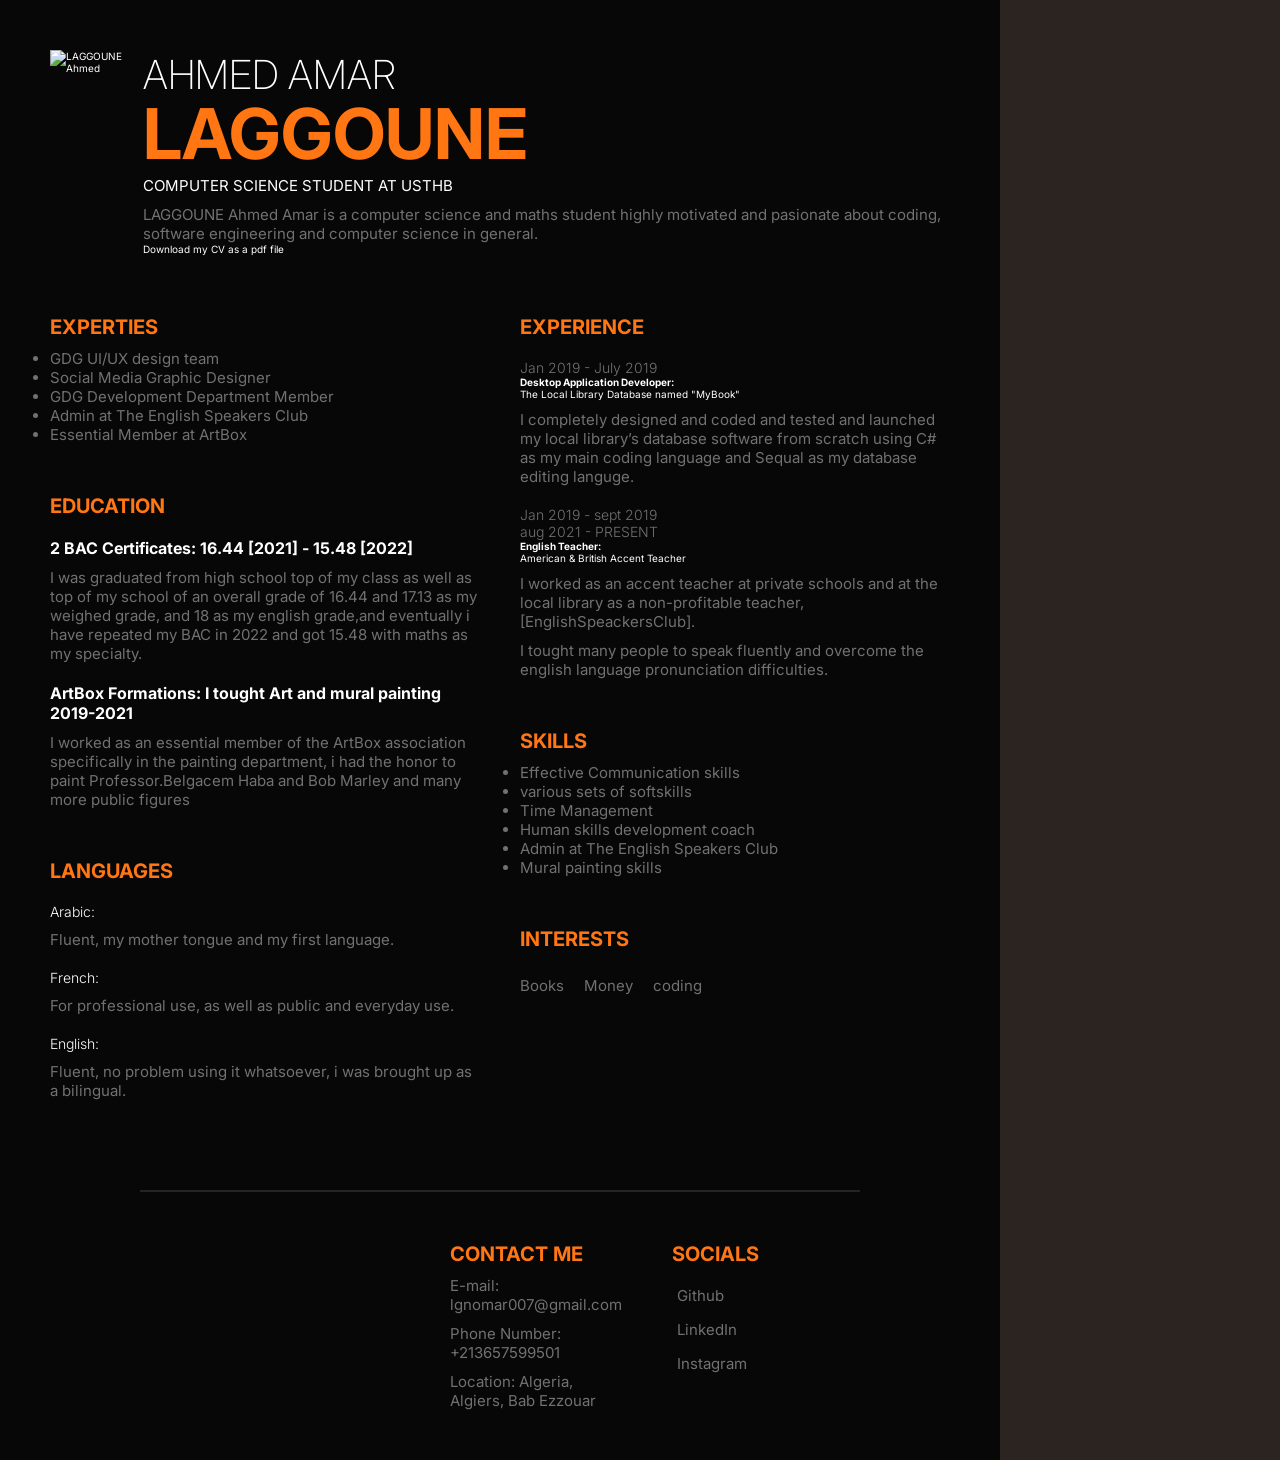
==== index.html @ 95ca8791 "Initial Commit" ====
<!DOCTYPE html>
<html lang="en">
    <head>
        <meta charset="UTF-8">
        <meta http-equiv="X-UA-Compatible" content="IE=edge">
        <meta name="viewport" content="width=device-width, initial-scale=1.0">
        <title>TIC-TP resume</title>
        <link rel="stylesheet" href="style.css">
        <script src="https://unpkg.com/feather-icons"></script> <!--نحتاج هاد السيت باه نجيب الايقونات يلي من تحت-->
    </head>
    <body>
        <div class="container">
            <div class="profile">
                <div class="profile_container">
                    <div class="profile_profileImg">
                        <img src="./proxyy.png" alt="LAGGOUNE Ahmed">
                    </div>
                    <div>
                        <h1 class="profile_name">
                            <span class="profile_name_firstName">Ahmed Amar</span>
                            <span class="profile_name_lastName">Laggoune</span>
                            
                        </h1>
                        <p class="profile_title">
                            Computer Science student At USTHB
                        </p>
                        <p class="description">
                            LAGGOUNE Ahmed Amar is a computer science and maths student highly motivated 
                            and pasionate about coding, software engineering and computer science in general. 
                        </p>
                        <a class="download_btn" href="./my CV.pdf" download="resume.pdf">Download my CV as a pdf file</a>
                    </div>
                </div>
            </div>
            <div class="group1">
                <div class="skills">
                    <h3 class="title">Experties</h3>
                    <ul class="skills_list description">
                        <li>GDG UI/UX design team</li>
                        <li>Social Media Graphic Designer</li>
                        <li>GDG Development Department Member</li>
                        <li>Admin at The English Speakers Club</li>
                        <li>Essential Member at ArtBox</li>
                    </ul>
                </div>
                <div class="ref">
                    <h3 class="title ">Education</h3>
                    <div class="ref_item">
                        <div class="ref_name">2 BAC Certificates:  16.44 [2021] - 15.48 [2022] </div>
                        <p class="description">
                            I was graduated from high school top of my class as well 
                            as top of my school of an overall grade of 16.44 and 17.13 
                            as my weighed grade, and 18 as my english grade,and 
                            eventually i have repeated my BAC in 2022 and got 15.48 
                            with maths as my specialty.
                        </p>
                    </div>
                    <div class="ref_item">
                        <div class="ref_name">ArtBox Formations: I tought Art and mural painting 2019-2021</div>
                        <p class="description">
                            I worked as an essential member of the ArtBox association 
                            specifically in the painting department, i had the honor 
                            to paint Professor.Belgacem Haba and Bob Marley and 
                            many more public figures
                        </p>
                    </div>
                </div>
                <div class="lang">
                    <h3 class="title ">Languages</h3>
                    <div class="lang_item">
                        <div class="lang_name">Arabic:</div>
                        <p class="description">
                            Fluent, my mother tongue and my first language.
                        </p>
                    </div>
                    <div class="lang_item">
                        <div class="lang_name">French:</div>
                        <p class="description">
                            For professional use, as well as public and everyday use.
                        </p>
                    </div>
                    <div class="lang_item">
                        <div class="lang_name">English:</div>
                        <p class="description">
                            Fluent, no problem using it whatsoever, i was brought up as a bilingual.
                        </p>
                    </div>
                </div>


            </div>
            <div class="group2">
                <div class="exp">
                    <h3 class="title">Experience</h3>
                    <div class="exp_item">
                        <p class="item_preTitle">Jan 2019 - July 2019</p>
                        <h4 class="item_title">Desktop Application Developer:</h4>
                        <p class="item-subtitle">The Local Library Database named "MyBook"</p>
                        <p class="description">
                            I completely designed and coded and tested and launched 
                            my local library’s database software from scratch using C# as 
                            my main coding language and Sequal as my database editing 
                            languge.
                        </p>
                    </div>
                    <div class="exp_item">
                        <p class="item_preTitle">Jan 2019 - sept 2019</p>
                        <p class="item_preTitle">aug 2021 - PRESENT</p>
                        <h4 class="item_title">English Teacher:</h4>
                        <p class="item-subtitle">American & British Accent Teacher</p>
                        <p class="description">
                            I worked as an accent teacher at private schools and at the local 
                            library as a non-profitable teacher, [EnglishSpeackersClub].
                        </p>
                        <p class="description">
                            I tought many people to speak fluently and overcome the english 
                            language pronunciation difficulties.
                        </p>
                    </div>
                </div>
                <div class="personality">
                    <h3 class="title">Skills</h3>
                    <ul class="personality_list description">
                        <li>Effective Communication skills</li>
                        <li>various sets of softskills</li>
                        <li>Time Management</li>
                        <li>Human skills development coach</li>
                        <li>Admin at The English Speakers Club</li>
                        <li>Mural painting skills</li>
                    </ul>
                </div>
                <div class="interests">
                    <h3 class="title">Interests</h3>
                    <div class="interest_items">
                        <div class="interest_item">
                            <i data-feather="book"></i>
                            <span>Books</span>
                        </div>
                        <div class="interest_item">
                            <i data-feather="dollar-sign"></i>
                            <span>Money</span>
                        </div>
                        <div class="interest_item">
                            <i data-feather="gitlab"></i>
                            <span>coding</span>
                        </div>
                    </div>

                </div>
            </div>
            <hr>
            <div class="group3">
                <div class="contact">
                    <h3 class="title">Contact Me</h3>
                    <div class="Contact_Info">
                        <p class="description">
                            E-mail: lgnomar007@gmail.com
                        </p>
                        <p class="description">
                            Phone Number: +213657599501
                        </p>
                        <p class="description">
                            Location: Algeria, Algiers, Bab Ezzouar
                        </p>
                    </div>
                </div>
                <div class="socials">
                    <h3 class="title">Socials</h3>
                    <div class="social_items">
                        <a href="https://github.com/LgnOmar" class="social_item">
                            <i data-feather="github"></i>
                            <span>Github</span>
                        </a>
                        <a href="https://www.linkedin.com/in/lgnomar/" class="social_item">
                            <i data-feather="linkedin"></i>
                            <span>LinkedIn</span>
                        </a>
                        <a href="https://www.instagram.com/lgnomar/" class="social_item">
                            <i data-feather="instagram"></i>
                            <span>Instagram</span>
                        </a>
                    </div>
                </div>
            </div>
        </div>

        <script>
            feather.replace()
          </script>
    </body>
</html>
---- style.css ----
@import url('https://fonts.googleapis.com/css2?family=Inter:wght@200;300;400;500;600;700&display=swap');

*{
    padding: 0;
    margin: 0;   
    box-sizing: border-box;
}
:root{
    --primary-color: #ff7613;
    --text-color: #727171;
}

html{
    font-size: 10px;
}
body{
    font-family: Inter,sans-serif;
    background-color: #2b2421;
    color: white;
}

/* c'est le 'common style' wlh man3rafha b french desole */
img{
    width: 100%;
}

a{
    text-decoration: none;
    color: white;
}

.description{
    margin-top: 1rem;
    font-size: 1.5rem;
    font-weight: 400;
    color: var(--text-color);
}

.title{
    color: var(--primary-color);
    font-weight: 700;
    font-size: 2rem;
    text-transform: uppercase;
}

.item_preTitle{
    font-size: 1.4rem;
    color: var(--text-color);
    font-weight: 300;
}


/* layouts !*/
.container{
    max-width: 1000px;
    width: 90%;
    margin: 0;
    display: grid;
    padding: 5rem;
    background-color: #070707;
    grid-template-columns: 1fr 1fr;
    gap: 4rem;
}

.profile{
    grid-column: 1 / -1;
    margin-bottom: 2rem;
}

.group1,.group2{
    display: flex;
    flex-direction: column;
    gap: 5rem;
}

.group3{
    max-width: 700px;
    width: 100px;
    margin: 0 auto;
    grid-column: 1/-1;
    display: flex;
    flex-direction: row;
    gap: 5rem;
}

.group3>div{
    flex: 1;
}

.profile_container{
    display: flex;
    gap: 2rem;
}

.profile_profileImg{
    max-width: 250px;
}

.profile_name_firstName{
    color: white;
    font-weight: 200;
    font-size: clamp(2rem, 8vw ,4rem); /*Cette partie modifie la taille à l'aide d'une fonction appelée "clamp" */
    text-transform: uppercase;
    display: block;
    margin-bottom: -0.8rem;

}


.profile_name_lastName{
    color: var(--primary-color);
    font-weight: 700;
    font-size: clamp(2.5rem,15vw,7rem);
    text-transform: uppercase;
    display: block;
}


.profile_title {
    font-size: 1.5rem;
    font-weight: 400;
    text-transform: uppercase;

}

.downloadBtn{
    display: block;
    text-decoration: underline;
    font-size: 1.6rem;
    margin-top: 1rem;
}

.downloadBtn:hover{
    color: var(--primary-color);
}

/*Je stylise ici la section "expériences"*/

.skill_list{
    margin-top: 1rem;
    margin-left: 2rem;
    line-height: 2;
}

/* ref */
.ref_item{
    margin-top: 2rem;
}

.ref_name{
    font-size: 1.6rem;
    font-weight: 700;
}

/* Languages section */
.lang_item{
    margin-top: 2rem;
    font-size: 1.4rem;
    font-weight: 300;
}
.exp_item{
    margin-top: 2rem;
}

/* interests */
.interest_items{
    margin-top: 2rem;
    display: flex;
    align-items: center;
    flex-wrap: wrap;
    gap: 2rem;
}

.interest_item{
    font-size: 1.5rem;
    display: flex;
    flex-direction: column;
    align-items: center;
    justify-content: center;
    gap: 0.5rem;
    color: var(--text-color);
}

.interest_item svg{
    width: 2rem;
}

/*Hada section t3 styling t3 les socials*/
.social_items{
    margin-top: 2rem;
}
.social_item{
    margin-top: 1.5rem;
    font-size: 1.5rem;
    display: flex;
    gap: 0.5rem;
    align-items: center;
    justify-content: flex-start;
    color: var(--text-color);
}

.social_item:hover{
    color: var(--primary-color);
}

.social_item svg{
    width: 2rem;
}

hr{
    grid-column: 1/-1;
    width: 80%;
    margin: 0 auto;
    margin-top: 5rem;
    margin-bottom: 1rem;
    border: none;
    border-top: 2px solid rgba(128, 128, 128, 0.241);
}
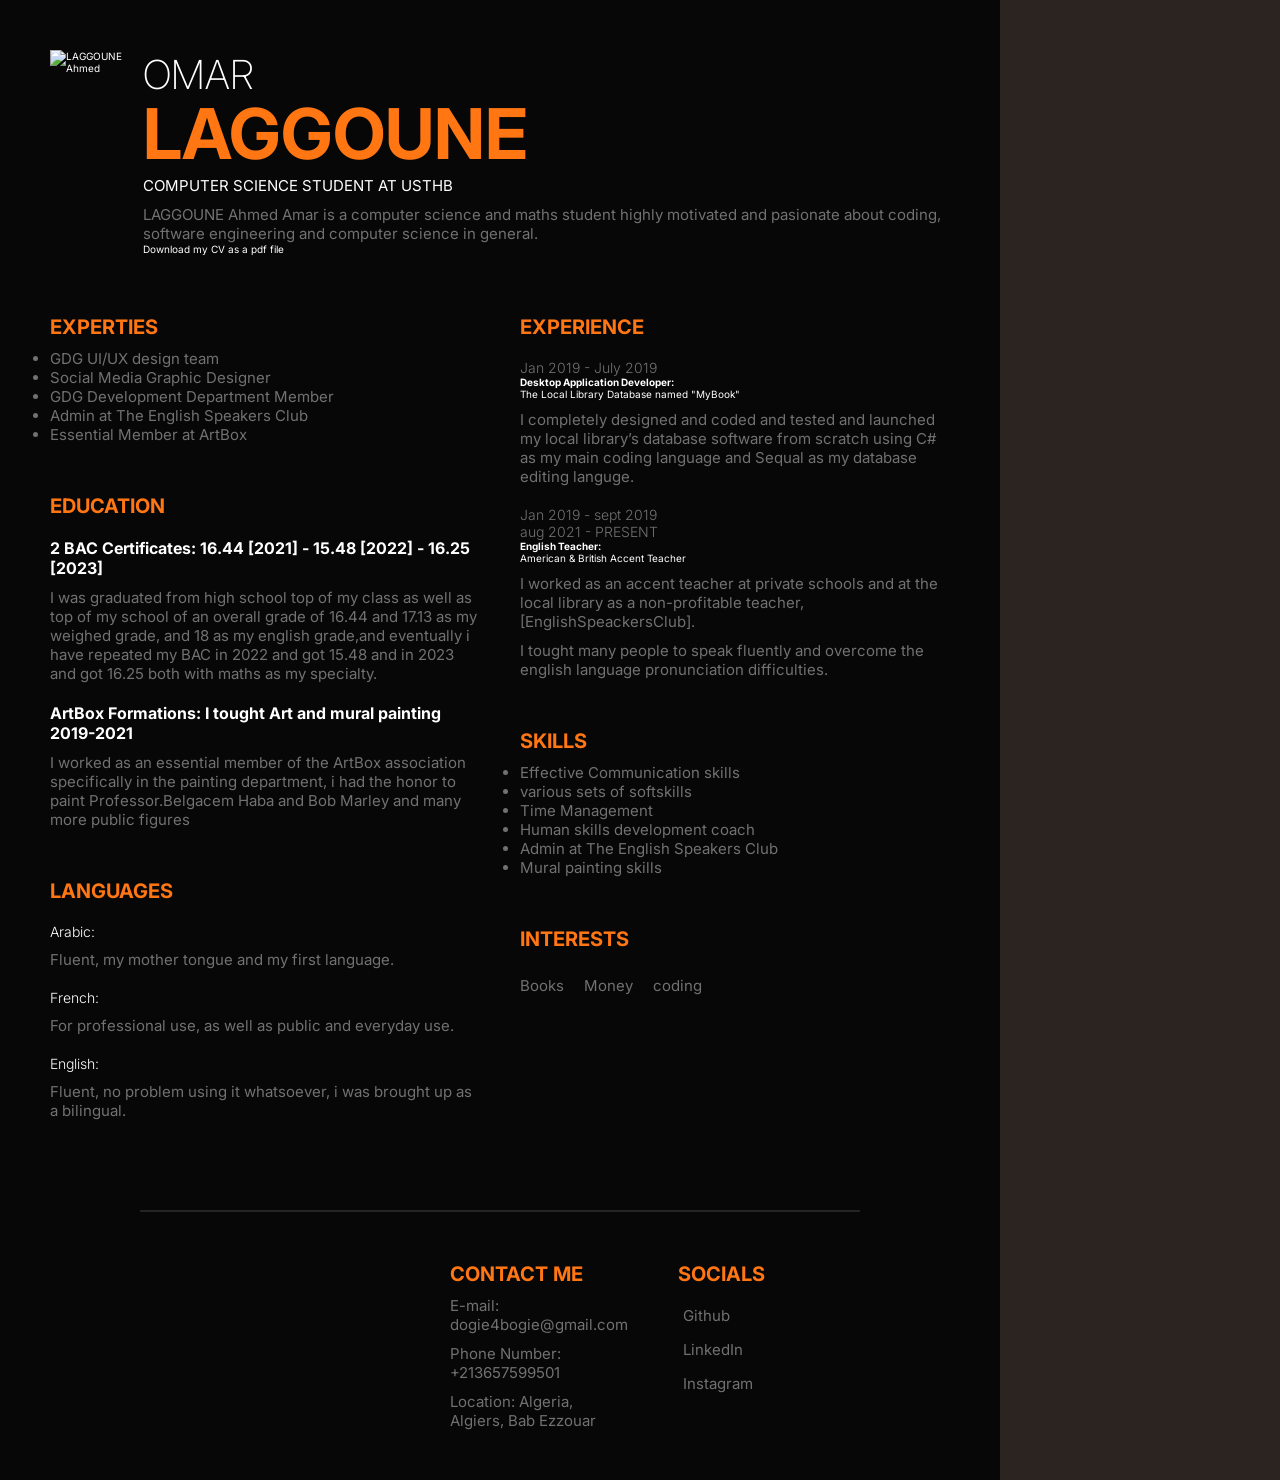
==== commit 34d21425: "last change" ====
--- a/index.html
+++ b/index.html
@@ -4,9 +4,9 @@
         <meta charset="UTF-8">
         <meta http-equiv="X-UA-Compatible" content="IE=edge">
         <meta name="viewport" content="width=device-width, initial-scale=1.0">
-        <title>TIC-TP resume</title>
+        <title>Resume</title>
         <link rel="stylesheet" href="style.css">
-        <script src="https://unpkg.com/feather-icons"></script> <!--نحتاج هاد السيت باه نجيب الايقونات يلي من تحت-->
+        <script src="https://unpkg.com/feather-icons"></script>
     </head>
     <body>
         <div class="container">
@@ -17,7 +17,7 @@
                     </div>
                     <div>
                         <h1 class="profile_name">
-                            <span class="profile_name_firstName">Ahmed Amar</span>
+                            <span class="profile_name_firstName">Omar</span>
                             <span class="profile_name_lastName">Laggoune</span>
                             
                         </h1>
@@ -46,13 +46,13 @@
                 <div class="ref">
                     <h3 class="title ">Education</h3>
                     <div class="ref_item">
-                        <div class="ref_name">2 BAC Certificates:  16.44 [2021] - 15.48 [2022] </div>
+                        <div class="ref_name">2 BAC Certificates:  16.44 [2021] - 15.48 [2022] - 16.25 [2023] </div>
                         <p class="description">
                             I was graduated from high school top of my class as well 
                             as top of my school of an overall grade of 16.44 and 17.13 
                             as my weighed grade, and 18 as my english grade,and 
                             eventually i have repeated my BAC in 2022 and got 15.48 
-                            with maths as my specialty.
+                            and in 2023 and got 16.25 both with maths as my specialty.
                         </p>
                     </div>
                     <div class="ref_item">
@@ -154,7 +154,7 @@
                     <h3 class="title">Contact Me</h3>
                     <div class="Contact_Info">
                         <p class="description">
-                            E-mail: lgnomar007@gmail.com
+                            E-mail: dogie4bogie@gmail.com
                         </p>
                         <p class="description">
                             Phone Number: +213657599501
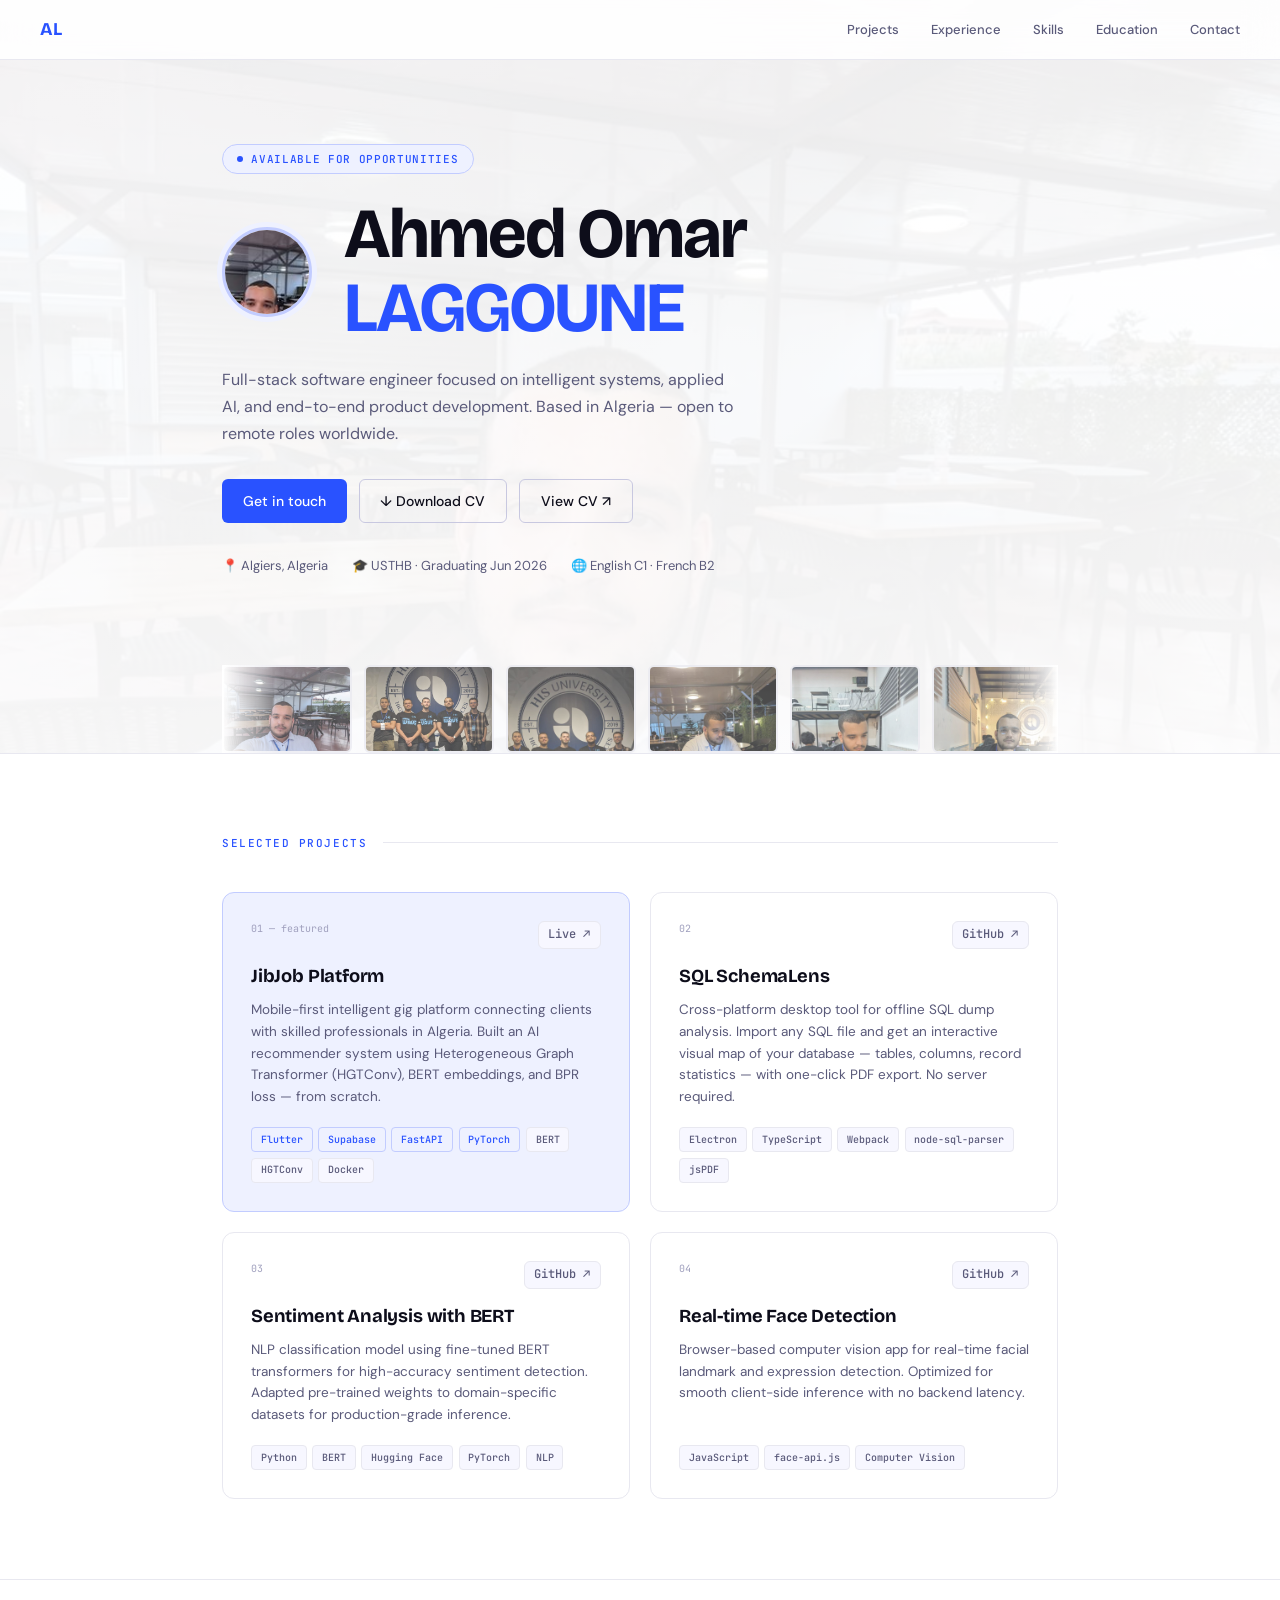
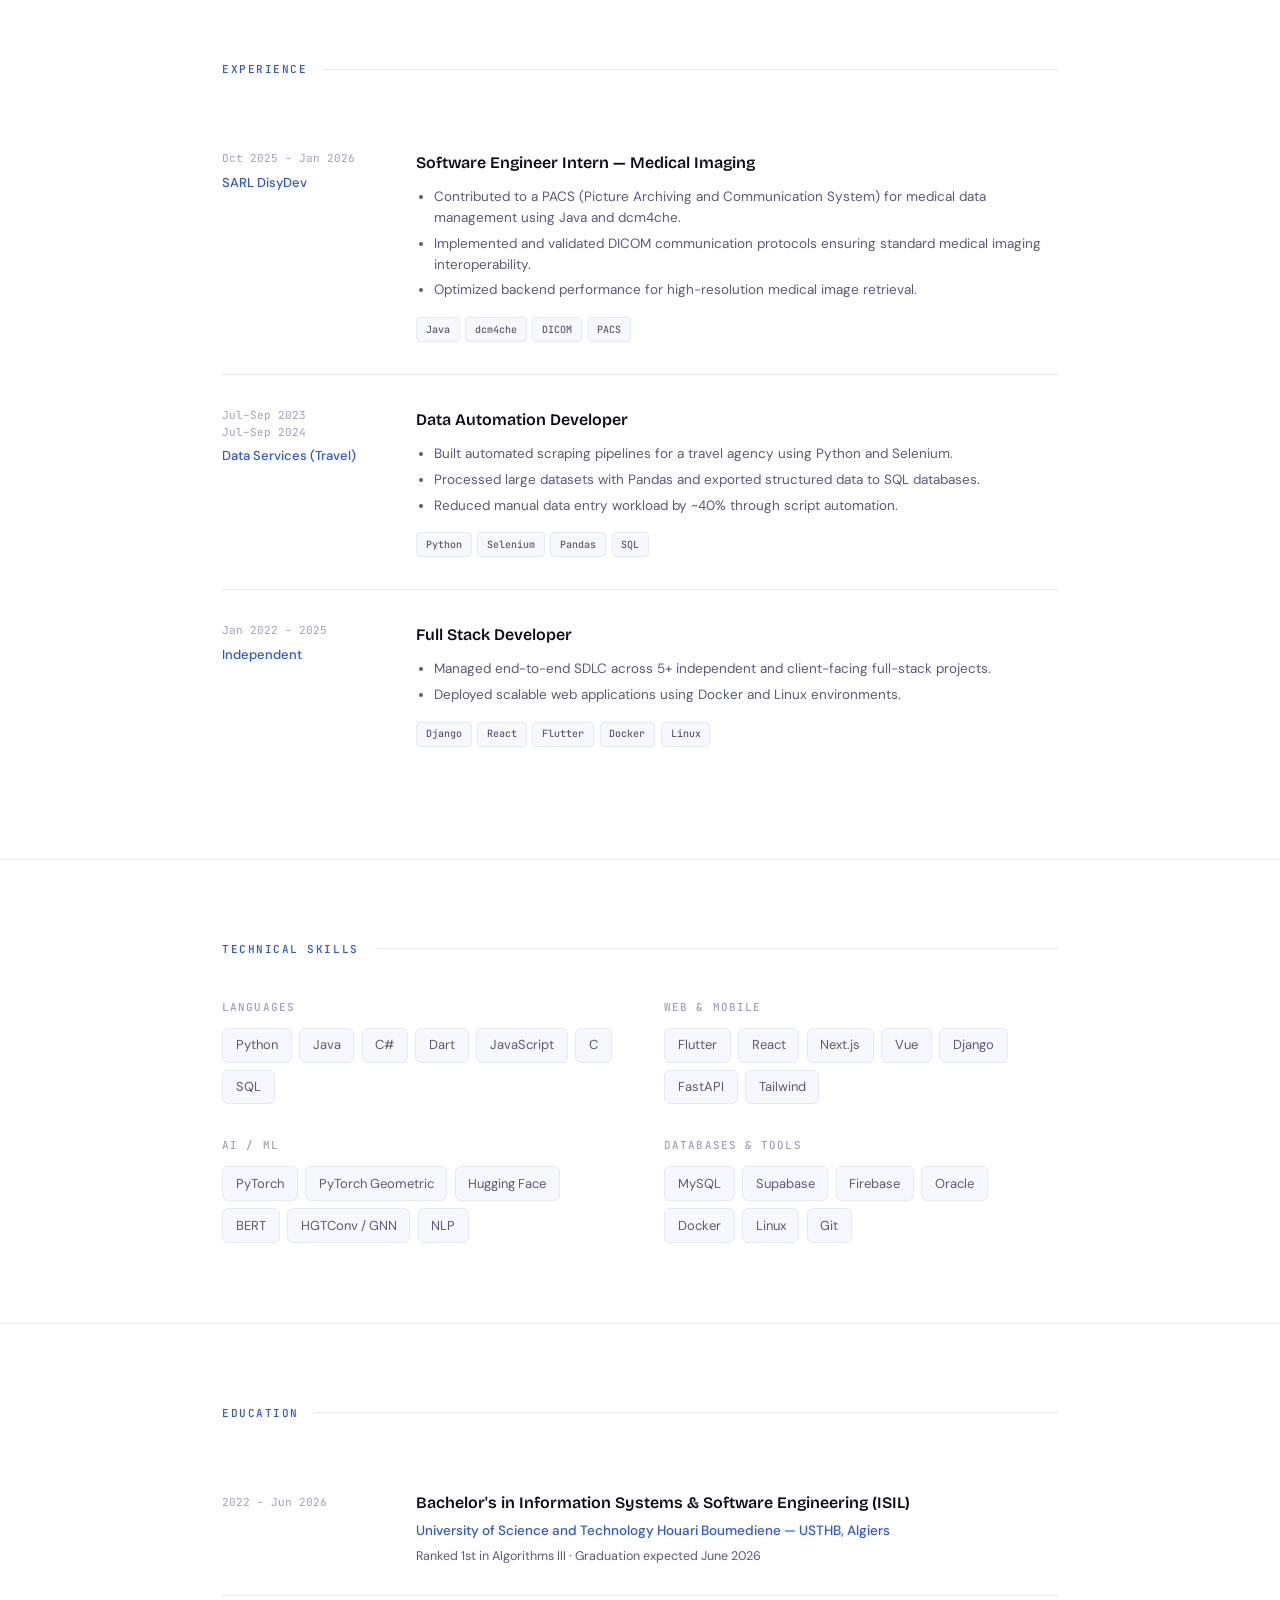
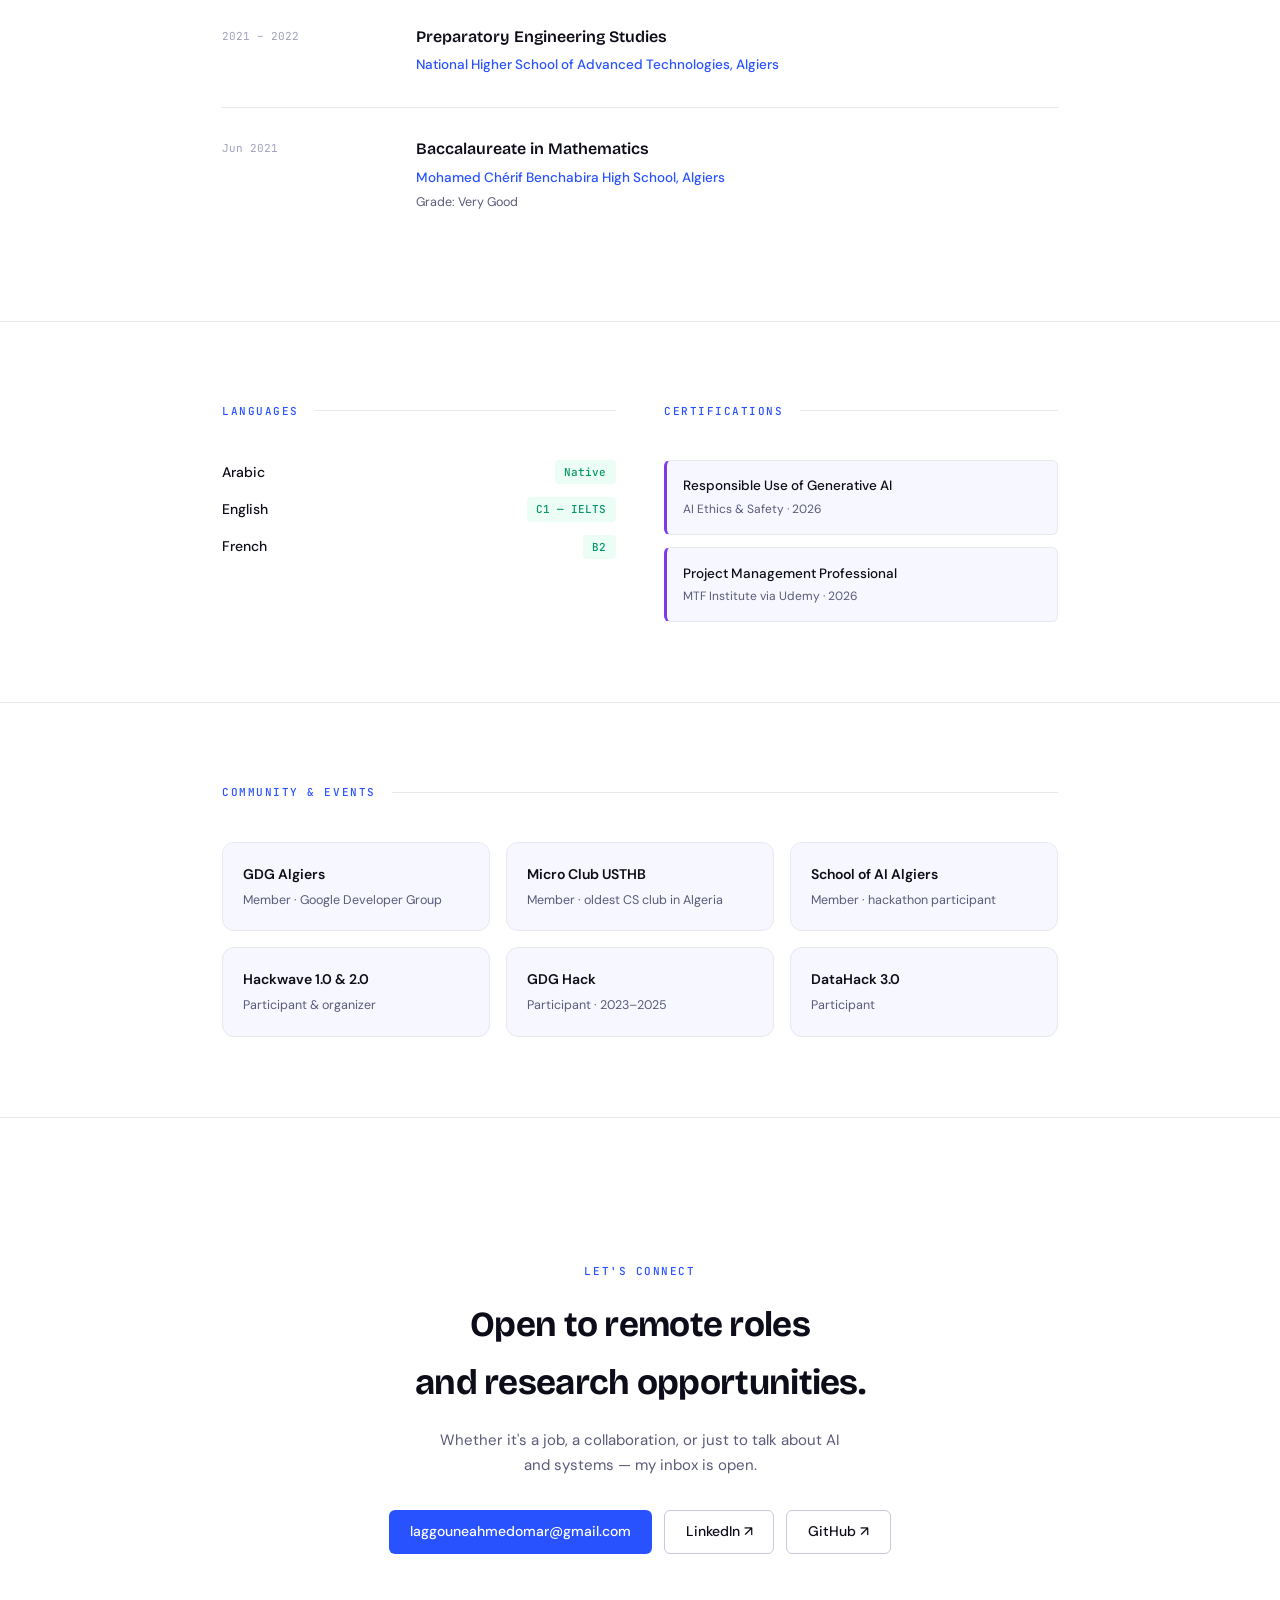
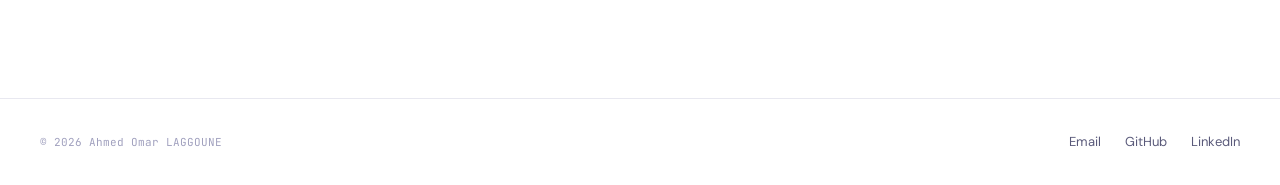
==== commit 29be56e2: "Add files via upload" ====
--- a/index.html
+++ b/index.html
@@ -1,191 +1,403 @@
 <!DOCTYPE html>
 <html lang="en">
-    <head>
-        <meta charset="UTF-8">
-        <meta http-equiv="X-UA-Compatible" content="IE=edge">
-        <meta name="viewport" content="width=device-width, initial-scale=1.0">
-        <title>Resume</title>
-        <link rel="stylesheet" href="style.css">
-        <script src="https://unpkg.com/feather-icons"></script>
-    </head>
-    <body>
-        <div class="container">
-            <div class="profile">
-                <div class="profile_container">
-                    <div class="profile_profileImg">
-                        <img src="./proxyy.png" alt="LAGGOUNE Ahmed">
-                    </div>
-                    <div>
-                        <h1 class="profile_name">
-                            <span class="profile_name_firstName">Omar</span>
-                            <span class="profile_name_lastName">Laggoune</span>
-                            
-                        </h1>
-                        <p class="profile_title">
-                            Computer Science student At USTHB
-                        </p>
-                        <p class="description">
-                            LAGGOUNE Ahmed Amar is a computer science and maths student highly motivated 
-                            and pasionate about coding, software engineering and computer science in general. 
-                        </p>
-                        <a class="download_btn" href="./my CV.pdf" download="resume.pdf">Download my CV as a pdf file</a>
-                    </div>
-                </div>
-            </div>
-            <div class="group1">
-                <div class="skills">
-                    <h3 class="title">Experties</h3>
-                    <ul class="skills_list description">
-                        <li>GDG UI/UX design team</li>
-                        <li>Social Media Graphic Designer</li>
-                        <li>GDG Development Department Member</li>
-                        <li>Admin at The English Speakers Club</li>
-                        <li>Essential Member at ArtBox</li>
-                    </ul>
-                </div>
-                <div class="ref">
-                    <h3 class="title ">Education</h3>
-                    <div class="ref_item">
-                        <div class="ref_name">2 BAC Certificates:  16.44 [2021] - 15.48 [2022] - 16.25 [2023] </div>
-                        <p class="description">
-                            I was graduated from high school top of my class as well 
-                            as top of my school of an overall grade of 16.44 and 17.13 
-                            as my weighed grade, and 18 as my english grade,and 
-                            eventually i have repeated my BAC in 2022 and got 15.48 
-                            and in 2023 and got 16.25 both with maths as my specialty.
-                        </p>
-                    </div>
-                    <div class="ref_item">
-                        <div class="ref_name">ArtBox Formations: I tought Art and mural painting 2019-2021</div>
-                        <p class="description">
-                            I worked as an essential member of the ArtBox association 
-                            specifically in the painting department, i had the honor 
-                            to paint Professor.Belgacem Haba and Bob Marley and 
-                            many more public figures
-                        </p>
-                    </div>
-                </div>
-                <div class="lang">
-                    <h3 class="title ">Languages</h3>
-                    <div class="lang_item">
-                        <div class="lang_name">Arabic:</div>
-                        <p class="description">
-                            Fluent, my mother tongue and my first language.
-                        </p>
-                    </div>
-                    <div class="lang_item">
-                        <div class="lang_name">French:</div>
-                        <p class="description">
-                            For professional use, as well as public and everyday use.
-                        </p>
-                    </div>
-                    <div class="lang_item">
-                        <div class="lang_name">English:</div>
-                        <p class="description">
-                            Fluent, no problem using it whatsoever, i was brought up as a bilingual.
-                        </p>
-                    </div>
-                </div>
-
-
-            </div>
-            <div class="group2">
-                <div class="exp">
-                    <h3 class="title">Experience</h3>
-                    <div class="exp_item">
-                        <p class="item_preTitle">Jan 2019 - July 2019</p>
-                        <h4 class="item_title">Desktop Application Developer:</h4>
-                        <p class="item-subtitle">The Local Library Database named "MyBook"</p>
-                        <p class="description">
-                            I completely designed and coded and tested and launched 
-                            my local library’s database software from scratch using C# as 
-                            my main coding language and Sequal as my database editing 
-                            languge.
-                        </p>
-                    </div>
-                    <div class="exp_item">
-                        <p class="item_preTitle">Jan 2019 - sept 2019</p>
-                        <p class="item_preTitle">aug 2021 - PRESENT</p>
-                        <h4 class="item_title">English Teacher:</h4>
-                        <p class="item-subtitle">American & British Accent Teacher</p>
-                        <p class="description">
-                            I worked as an accent teacher at private schools and at the local 
-                            library as a non-profitable teacher, [EnglishSpeackersClub].
-                        </p>
-                        <p class="description">
-                            I tought many people to speak fluently and overcome the english 
-                            language pronunciation difficulties.
-                        </p>
-                    </div>
-                </div>
-                <div class="personality">
-                    <h3 class="title">Skills</h3>
-                    <ul class="personality_list description">
-                        <li>Effective Communication skills</li>
-                        <li>various sets of softskills</li>
-                        <li>Time Management</li>
-                        <li>Human skills development coach</li>
-                        <li>Admin at The English Speakers Club</li>
-                        <li>Mural painting skills</li>
-                    </ul>
-                </div>
-                <div class="interests">
-                    <h3 class="title">Interests</h3>
-                    <div class="interest_items">
-                        <div class="interest_item">
-                            <i data-feather="book"></i>
-                            <span>Books</span>
-                        </div>
-                        <div class="interest_item">
-                            <i data-feather="dollar-sign"></i>
-                            <span>Money</span>
-                        </div>
-                        <div class="interest_item">
-                            <i data-feather="gitlab"></i>
-                            <span>coding</span>
-                        </div>
-                    </div>
-
-                </div>
-            </div>
-            <hr>
-            <div class="group3">
-                <div class="contact">
-                    <h3 class="title">Contact Me</h3>
-                    <div class="Contact_Info">
-                        <p class="description">
-                            E-mail: dogie4bogie@gmail.com
-                        </p>
-                        <p class="description">
-                            Phone Number: +213657599501
-                        </p>
-                        <p class="description">
-                            Location: Algeria, Algiers, Bab Ezzouar
-                        </p>
-                    </div>
-                </div>
-                <div class="socials">
-                    <h3 class="title">Socials</h3>
-                    <div class="social_items">
-                        <a href="https://github.com/LgnOmar" class="social_item">
-                            <i data-feather="github"></i>
-                            <span>Github</span>
-                        </a>
-                        <a href="https://www.linkedin.com/in/lgnomar/" class="social_item">
-                            <i data-feather="linkedin"></i>
-                            <span>LinkedIn</span>
-                        </a>
-                        <a href="https://www.instagram.com/lgnomar/" class="social_item">
-                            <i data-feather="instagram"></i>
-                            <span>Instagram</span>
-                        </a>
-                    </div>
-                </div>
-            </div>
+<head>
+<meta charset="UTF-8">
+<meta name="viewport" content="width=device-width, initial-scale=1.0">
+<title>Ahmed Omar LAGGOUNE — Software Engineer</title>
+<link rel="preconnect" href="https://fonts.googleapis.com">
+<link rel="preconnect" href="https://fonts.gstatic.com" crossorigin>
+<link href="https://fonts.googleapis.com/css2?family=Bricolage+Grotesque:opsz,wght@12..96,400;12..96,600;12..96,700&family=DM+Sans:wght@300;400;500&family=JetBrains+Mono:wght@400;500&display=swap" rel="stylesheet">
+<style>
+*,*::before,*::after{box-sizing:border-box;margin:0;padding:0}
+:root{
+  --bg:#ffffff;--bg-alt:#f7f7ff;--bg-card:#ffffff;
+  --text:#0d0d1a;--text-muted:#5a5a7a;--text-dim:#a0a0be;
+  --blue:#2952ff;--blue-light:#eef1ff;--blue-mid:#c2ccff;
+  --purple:#7c3aed;--green:#059669;--green-light:#ecfdf5;
+  --border:#e8e8f0;--border-strong:#c8c8e0;
+  --radius:12px;--radius-sm:6px;
+}
+html{scroll-behavior:smooth}
+body{background:var(--bg);color:var(--text);font-family:'DM Sans',sans-serif;font-size:15px;line-height:1.65;-webkit-font-smoothing:antialiased}
+
+nav{position:fixed;top:0;left:0;right:0;z-index:200;display:flex;align-items:center;justify-content:space-between;padding:0 2.5rem;height:60px;background:rgba(255,255,255,0.88);backdrop-filter:blur(16px);border-bottom:1px solid var(--border)}
+.nav-logo{font-family:'Bricolage Grotesque',sans-serif;font-weight:700;font-size:18px;color:var(--blue);text-decoration:none;letter-spacing:-0.02em}
+.nav-links{display:flex;gap:2rem;list-style:none}
+.nav-links a{font-size:13px;font-weight:500;color:var(--text-muted);text-decoration:none;transition:color .2s}
+.nav-links a:hover{color:var(--blue)}
+
+.page{max-width:900px;margin:0 auto;padding:0 2rem}
+section{padding:5rem 0}
+section+section{border-top:1px solid var(--border)}
+
+.sh{display:flex;align-items:center;gap:1rem;margin-bottom:2.5rem}
+.sh-label{font-family:'JetBrains Mono',monospace;font-size:11px;font-weight:500;letter-spacing:.14em;text-transform:uppercase;color:var(--blue);white-space:nowrap}
+.sh-line{flex:1;height:1px;background:var(--border)}
+
+/* HERO */
+#hero{padding-top:9rem;padding-bottom:0;position:relative;overflow:hidden}
+.hero-photo-bg{position:absolute;inset:0;z-index:0}
+.hero-photo-slide{position:absolute;inset:0;background-size:cover;background-position:center top;opacity:0;transition:opacity 1.4s ease}
+.hero-photo-slide.active{opacity:1}
+.hero-photo-overlay{position:absolute;inset:0;background:linear-gradient(to bottom,rgba(255,255,255,.91) 0%,rgba(255,255,255,.96) 100%);z-index:1}
+.hero-inner{position:relative;z-index:2;padding-bottom:3rem}
+
+/* HERO TOP ROW — avatar + name side by side */
+.hero-top-row{display:flex;align-items:center;gap:2rem;margin-bottom:1.25rem}
+.hero-avatar{width:90px;height:90px;border-radius:50%;object-fit:cover;object-position:center top;border:3px solid var(--blue-mid);flex-shrink:0;box-shadow:0 0 0 5px var(--blue-light)}
+.hero-name{font-family:'Bricolage Grotesque',sans-serif;font-size:clamp(2.4rem,5.5vw,4.5rem);font-weight:700;line-height:1.05;letter-spacing:-0.03em;color:var(--text)}
+.hero-name span{color:var(--blue)}
+
+.hero-chip{display:inline-flex;align-items:center;gap:.5rem;background:var(--blue-light);border:1px solid var(--blue-mid);border-radius:999px;padding:.3rem .9rem;font-family:'JetBrains Mono',monospace;font-size:11px;font-weight:500;color:var(--blue);letter-spacing:.06em;text-transform:uppercase;margin-bottom:1.5rem}
+.chip-dot{width:6px;height:6px;border-radius:50%;background:var(--blue);animation:blink 2s infinite}
+@keyframes blink{0%,100%{opacity:1;transform:scale(1)}50%{opacity:.4;transform:scale(.8)}}
+
+.hero-tagline{font-size:16px;color:var(--text-muted);max-width:520px;line-height:1.7;margin-bottom:2rem}
+.hero-btns{display:flex;gap:.75rem;flex-wrap:wrap;margin-bottom:2rem}
+
+.btn{display:inline-flex;align-items:center;gap:.4rem;padding:.6rem 1.3rem;border-radius:var(--radius-sm);font-size:14px;font-weight:500;text-decoration:none;transition:all .18s;cursor:pointer;border:none;font-family:inherit}
+.btn-blue{background:var(--blue);color:#fff}
+.btn-blue:hover{background:#1a3de0;transform:translateY(-1px)}
+.btn-outline{background:transparent;color:var(--text);border:1.5px solid var(--border-strong)}
+.btn-outline:hover{border-color:var(--blue);color:var(--blue)}
+
+.hero-meta{display:flex;gap:1.5rem;flex-wrap:wrap}
+.hero-meta-item{font-size:13px;color:var(--text-muted)}
+
+/* PHOTO STRIP */
+.photo-strip-wrap{overflow:hidden;padding:2.5rem 0 0;position:relative;z-index:2}
+.photo-strip-wrap::before,.photo-strip-wrap::after{content:'';position:absolute;top:2.5rem;bottom:0;width:60px;z-index:3;pointer-events:none}
+.photo-strip-wrap::before{left:0;background:linear-gradient(to right,#fff,transparent)}
+.photo-strip-wrap::after{right:0;background:linear-gradient(to left,#fff,transparent)}
+.photo-strip{display:flex;gap:.75rem;animation:scrollStrip 30s linear infinite;width:max-content}
+.photo-strip:hover{animation-play-state:paused}
+@keyframes scrollStrip{0%{transform:translateX(0)}100%{transform:translateX(-50%)}}
+.strip-img{width:130px;height:88px;border-radius:var(--radius-sm);object-fit:cover;object-position:center top;border:2px solid var(--border);flex-shrink:0;opacity:.7;transition:opacity .2s,transform .2s}
+.strip-img:hover{opacity:1;transform:scale(1.04)}
+
+/* PROJECTS */
+.projects-grid{display:grid;grid-template-columns:1fr 1fr;gap:1.25rem}
+.project-card{background:var(--bg-card);border:1.5px solid var(--border);border-radius:var(--radius);padding:1.75rem;display:flex;flex-direction:column;transition:border-color .2s,transform .2s,box-shadow .2s}
+.project-card:hover{border-color:var(--blue-mid);transform:translateY(-2px);box-shadow:0 8px 32px rgba(41,82,255,.08)}
+.project-card.featured{border-color:var(--blue-mid);background:var(--blue-light)}
+.project-top{display:flex;align-items:flex-start;justify-content:space-between;margin-bottom:.75rem}
+.project-num{font-family:'JetBrains Mono',monospace;font-size:10px;color:var(--text-dim)}
+.project-links-row{display:flex;gap:.5rem}
+.project-ext-link{height:28px;padding:0 .6rem;border-radius:var(--radius-sm);background:var(--bg-alt);border:1px solid var(--border);display:inline-flex;align-items:center;color:var(--text-muted);text-decoration:none;font-size:12px;font-weight:500;font-family:'JetBrains Mono',monospace;transition:all .18s}
+.project-ext-link:hover{background:var(--blue);color:#fff;border-color:var(--blue)}
+.project-name{font-family:'Bricolage Grotesque',sans-serif;font-size:1.15rem;font-weight:700;color:var(--text);margin-bottom:.5rem;letter-spacing:-.01em}
+.project-desc{font-size:13.5px;color:var(--text-muted);line-height:1.6;margin-bottom:1.25rem;flex:1}
+.tags{display:flex;flex-wrap:wrap;gap:.35rem}
+.tag{font-family:'JetBrains Mono',monospace;font-size:10px;font-weight:500;padding:.2rem .55rem;border-radius:4px;background:var(--bg-alt);border:1px solid var(--border);color:var(--text-muted)}
+.tag-blue{background:var(--blue-light);border-color:var(--blue-mid);color:var(--blue)}
+
+/* EXPERIENCE */
+.exp-item{display:grid;grid-template-columns:170px 1fr;gap:1.5rem;padding:2rem 0;border-bottom:1px solid var(--border)}
+.exp-item:last-child{border-bottom:none}
+.exp-period{font-family:'JetBrains Mono',monospace;font-size:11px;color:var(--text-dim);margin-bottom:.3rem;line-height:1.5}
+.exp-co{font-size:13px;font-weight:500;color:var(--blue)}
+.exp-role{font-family:'Bricolage Grotesque',sans-serif;font-size:1rem;font-weight:600;color:var(--text);margin-bottom:.65rem}
+.exp-list-items{margin:0;padding-left:1.1rem;display:flex;flex-direction:column;gap:.3rem}
+.exp-list-items li{font-size:13.5px;color:var(--text-muted);line-height:1.55}
+
+/* SKILLS */
+.skills-grid{display:grid;grid-template-columns:1fr 1fr;gap:2rem 3rem}
+.skill-block-title{font-family:'JetBrains Mono',monospace;font-size:11px;font-weight:500;letter-spacing:.1em;text-transform:uppercase;color:var(--text-dim);margin-bottom:.75rem}
+.skill-tags{display:flex;flex-wrap:wrap;gap:.45rem}
+.skill-tag{font-size:13px;color:var(--text-muted);background:var(--bg-alt);border:1px solid var(--border);padding:.35rem .8rem;border-radius:var(--radius-sm)}
+
+/* EDUCATION */
+.edu-item{display:grid;grid-template-columns:170px 1fr;gap:1.5rem;padding:1.75rem 0;border-bottom:1px solid var(--border)}
+.edu-item:last-child{border-bottom:none}
+.edu-year{font-family:'JetBrains Mono',monospace;font-size:11px;color:var(--text-dim);padding-top:3px}
+.edu-degree{font-family:'Bricolage Grotesque',sans-serif;font-size:1rem;font-weight:600;color:var(--text);margin-bottom:.25rem}
+.edu-school{font-size:13.5px;color:var(--blue);font-weight:500;margin-bottom:.2rem}
+.edu-note{font-size:12.5px;color:var(--text-muted)}
+
+/* LANGUAGES & CERTS */
+.two-col{display:grid;grid-template-columns:1fr 1fr;gap:3rem}
+.lang-list{display:flex;flex-direction:column;gap:.8rem}
+.lang-item{display:flex;align-items:center;justify-content:space-between}
+.lang-name{font-size:14px;font-weight:500;color:var(--text)}
+.lang-level{font-family:'JetBrains Mono',monospace;font-size:11px;background:var(--green-light);color:var(--green);padding:.2rem .6rem;border-radius:4px;font-weight:500}
+.cert-list{display:flex;flex-direction:column;gap:.75rem}
+.cert-item{padding:.9rem 1rem;background:var(--bg-alt);border:1px solid var(--border);border-radius:var(--radius-sm);border-left:3px solid var(--purple)}
+.cert-name{font-size:13.5px;font-weight:500;color:var(--text);margin-bottom:.15rem}
+.cert-meta{font-size:12px;color:var(--text-muted)}
+
+/* COMMUNITY */
+.community-grid{display:grid;grid-template-columns:repeat(3,1fr);gap:1rem}
+.community-card{padding:1.25rem;background:var(--bg-alt);border:1.5px solid var(--border);border-radius:var(--radius);transition:border-color .2s}
+.community-card:hover{border-color:var(--blue-mid)}
+.community-card-name{font-size:14px;font-weight:600;color:var(--text);margin-bottom:.25rem}
+.community-card-role{font-size:12.5px;color:var(--text-muted)}
+
+/* FOOTER */
+footer{border-top:1px solid var(--border);padding:2rem 2.5rem;display:flex;align-items:center;justify-content:space-between}
+.footer-note{font-family:'JetBrains Mono',monospace;font-size:11px;color:var(--text-dim)}
+.footer-links{display:flex;gap:1.5rem}
+.footer-links a{font-size:13px;color:var(--text-muted);text-decoration:none;transition:color .2s}
+.footer-links a:hover{color:var(--blue)}
+
+/* RESPONSIVE */
+@media(max-width:680px){
+  nav{padding:0 1.25rem}
+  .nav-links{display:none}
+  .page{padding:0 1.25rem}
+  section{padding:3.5rem 0}
+  #hero{padding-top:6rem}
+  .hero-top-row{gap:1rem}
+  .hero-avatar{width:68px;height:68px}
+  .projects-grid{grid-template-columns:1fr}
+  .exp-item{grid-template-columns:1fr;gap:.4rem}
+  .edu-item{grid-template-columns:1fr;gap:.25rem}
+  .skills-grid{grid-template-columns:1fr}
+  .two-col{grid-template-columns:1fr;gap:2rem}
+  .community-grid{grid-template-columns:1fr 1fr}
+  footer{flex-direction:column;gap:1rem;text-align:center}
+}
+
+@keyframes fadeUp{from{opacity:0;transform:translateY(20px)}to{opacity:1;transform:translateY(0)}}
+.fu{animation:fadeUp .55s ease both}
+.d1{animation-delay:.05s}.d2{animation-delay:.15s}.d3{animation-delay:.25s}
+.d4{animation-delay:.38s}.d5{animation-delay:.5s}
+</style>
+</head>
+<body>
+
+<nav>
+  <a href="#hero" class="nav-logo">AL</a>
+  <ul class="nav-links">
+    <li><a href="#projects">Projects</a></li>
+    <li><a href="#experience">Experience</a></li>
+    <li><a href="#skills">Skills</a></li>
+    <li><a href="#education">Education</a></li>
+    <li><a href="#contact">Contact</a></li>
+  </ul>
+</nav>
+
+<section id="hero">
+  <div class="hero-photo-bg">
+    <div class="hero-photo-slide active" style="background-image:url('[data-uri]')"></div>
+    <div class="hero-photo-slide" style="background-image:url('[data-uri]')"></div>
+    <div class="hero-photo-slide" style="background-image:url('[data-uri]')"></div>
+    <div class="hero-photo-slide" style="background-image:url('[data-uri]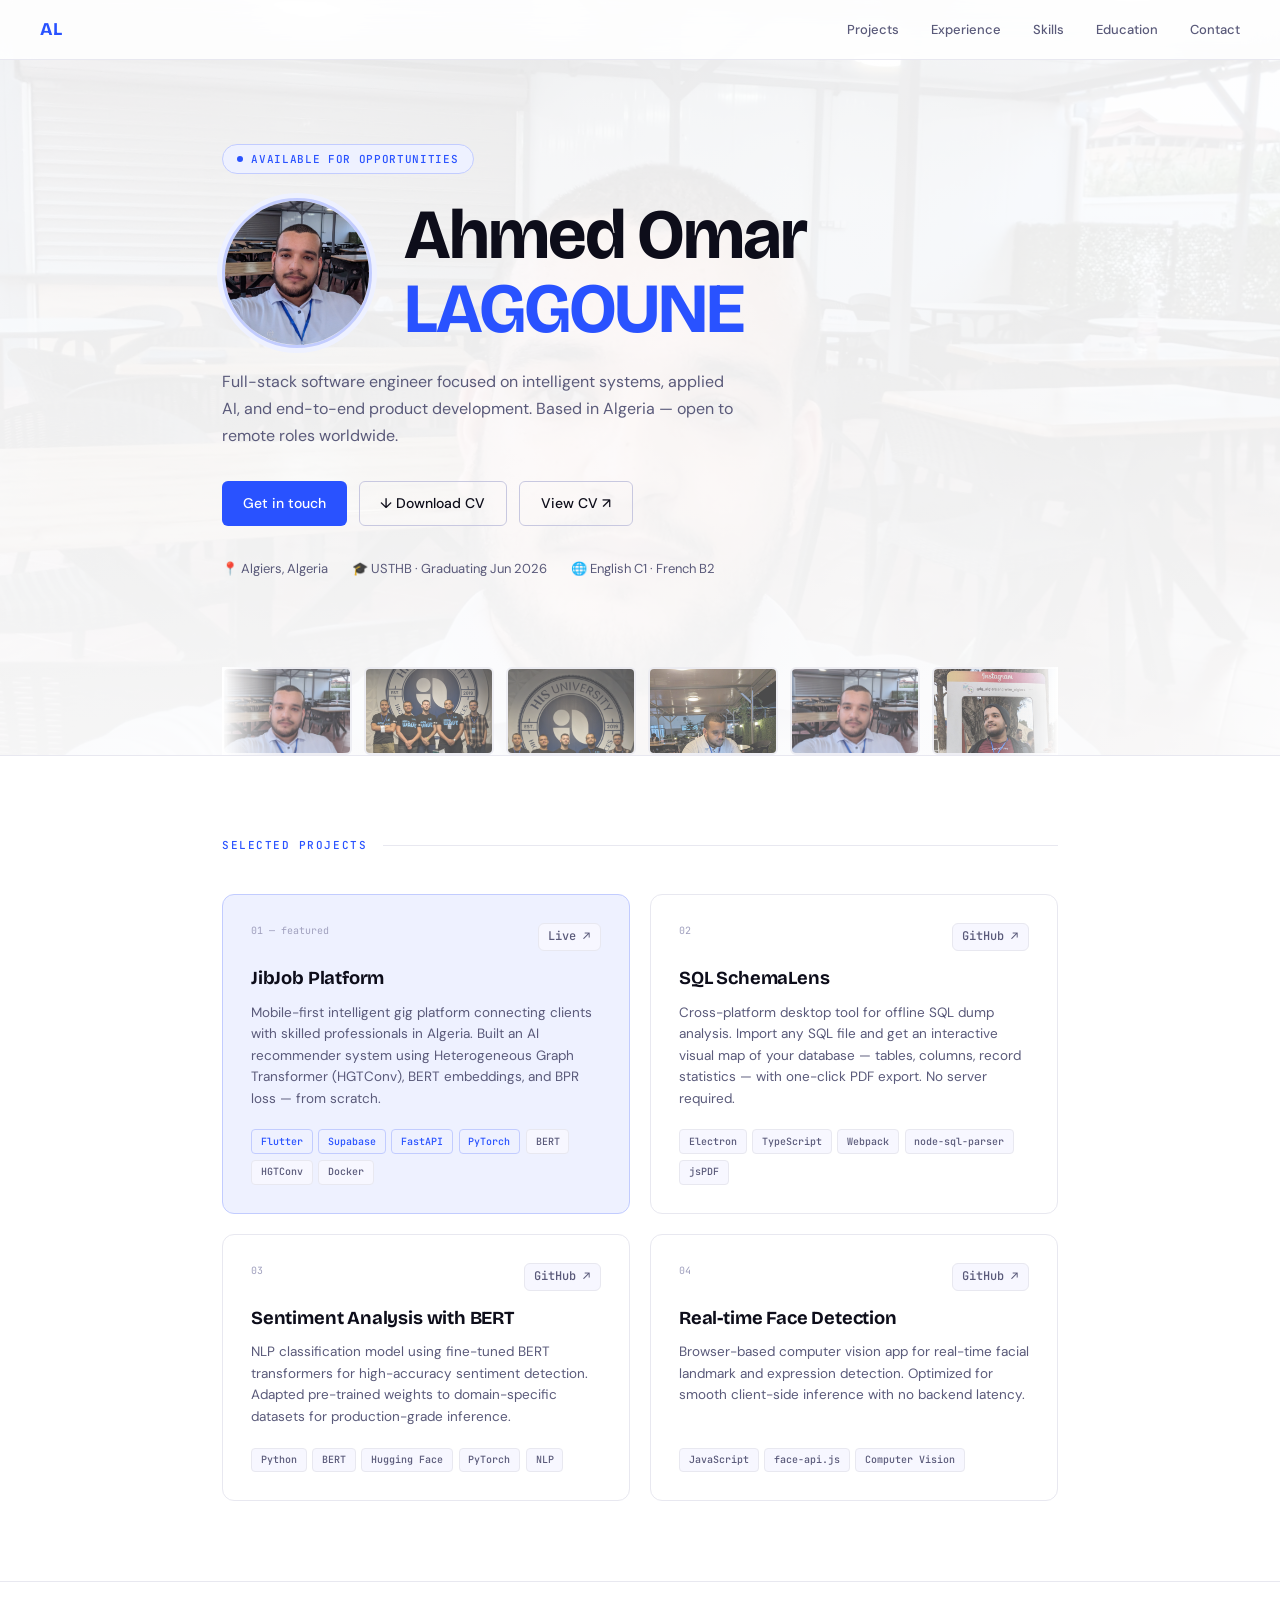
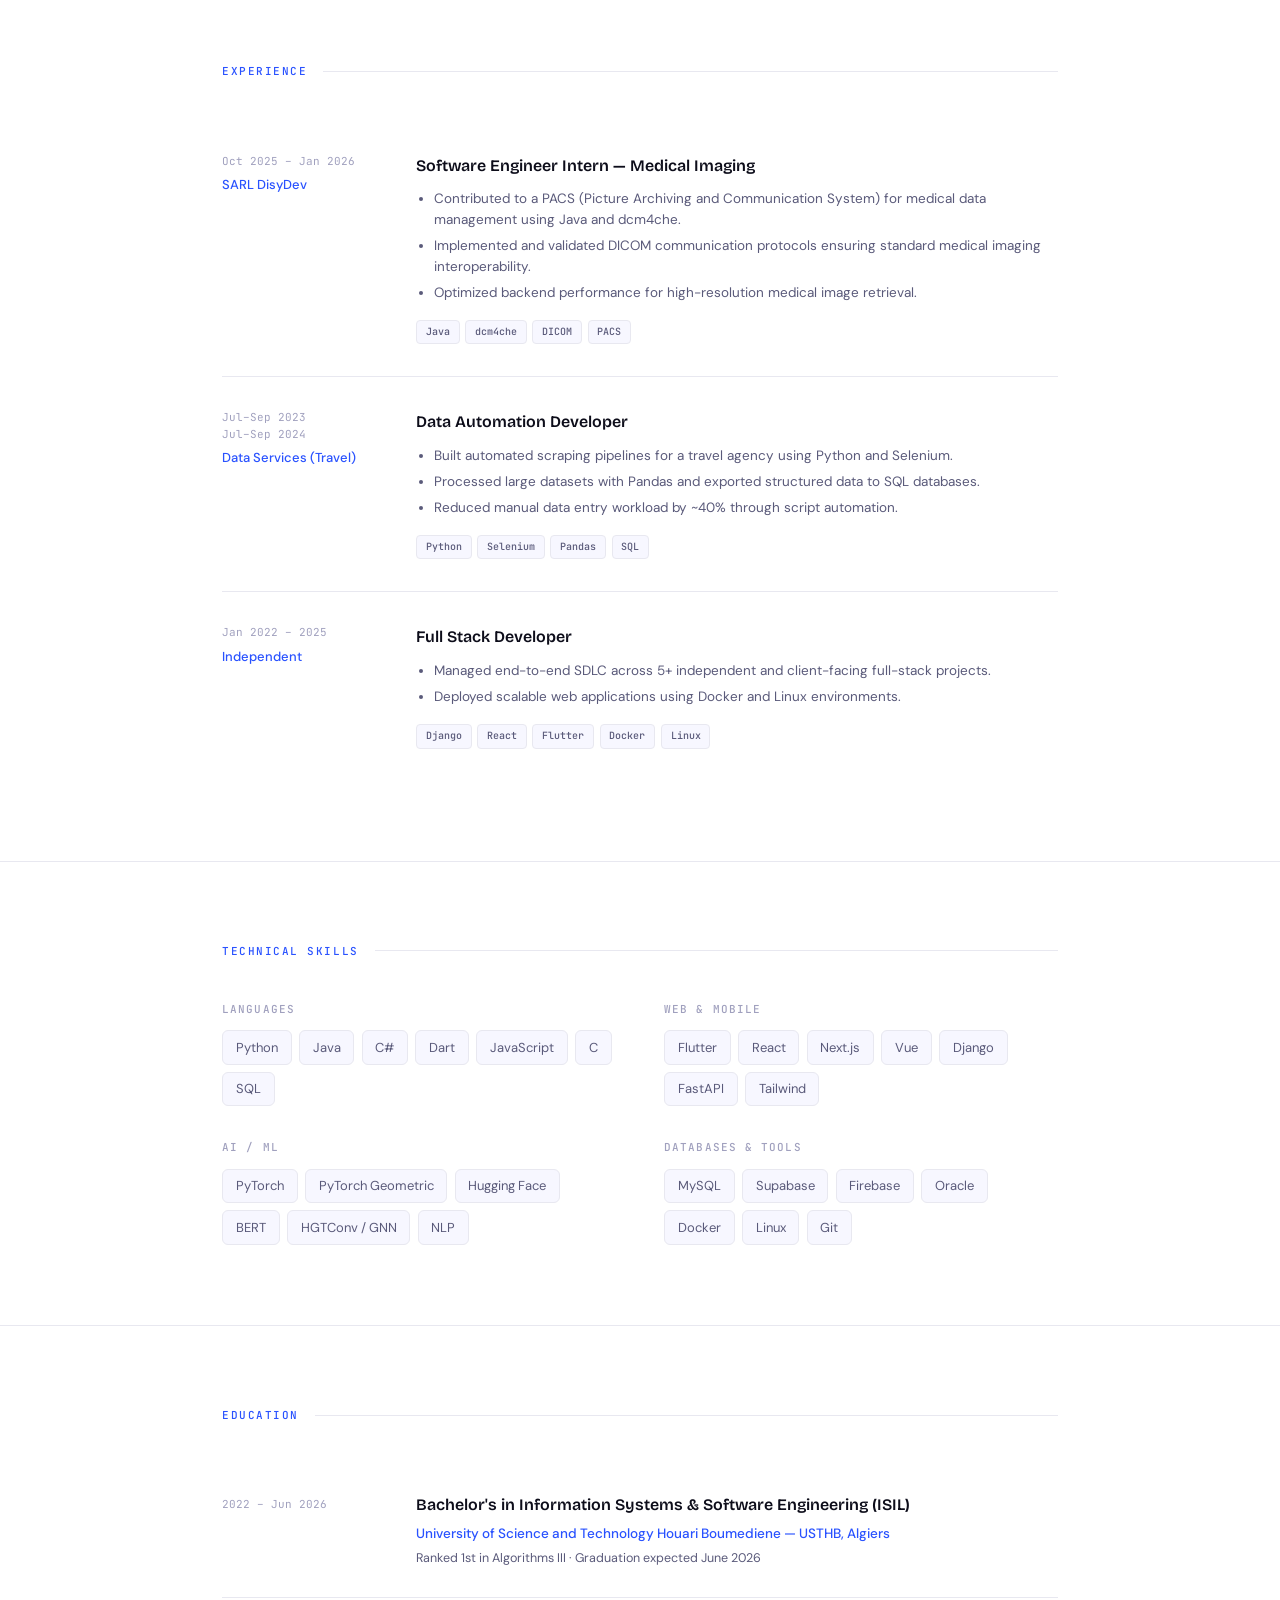
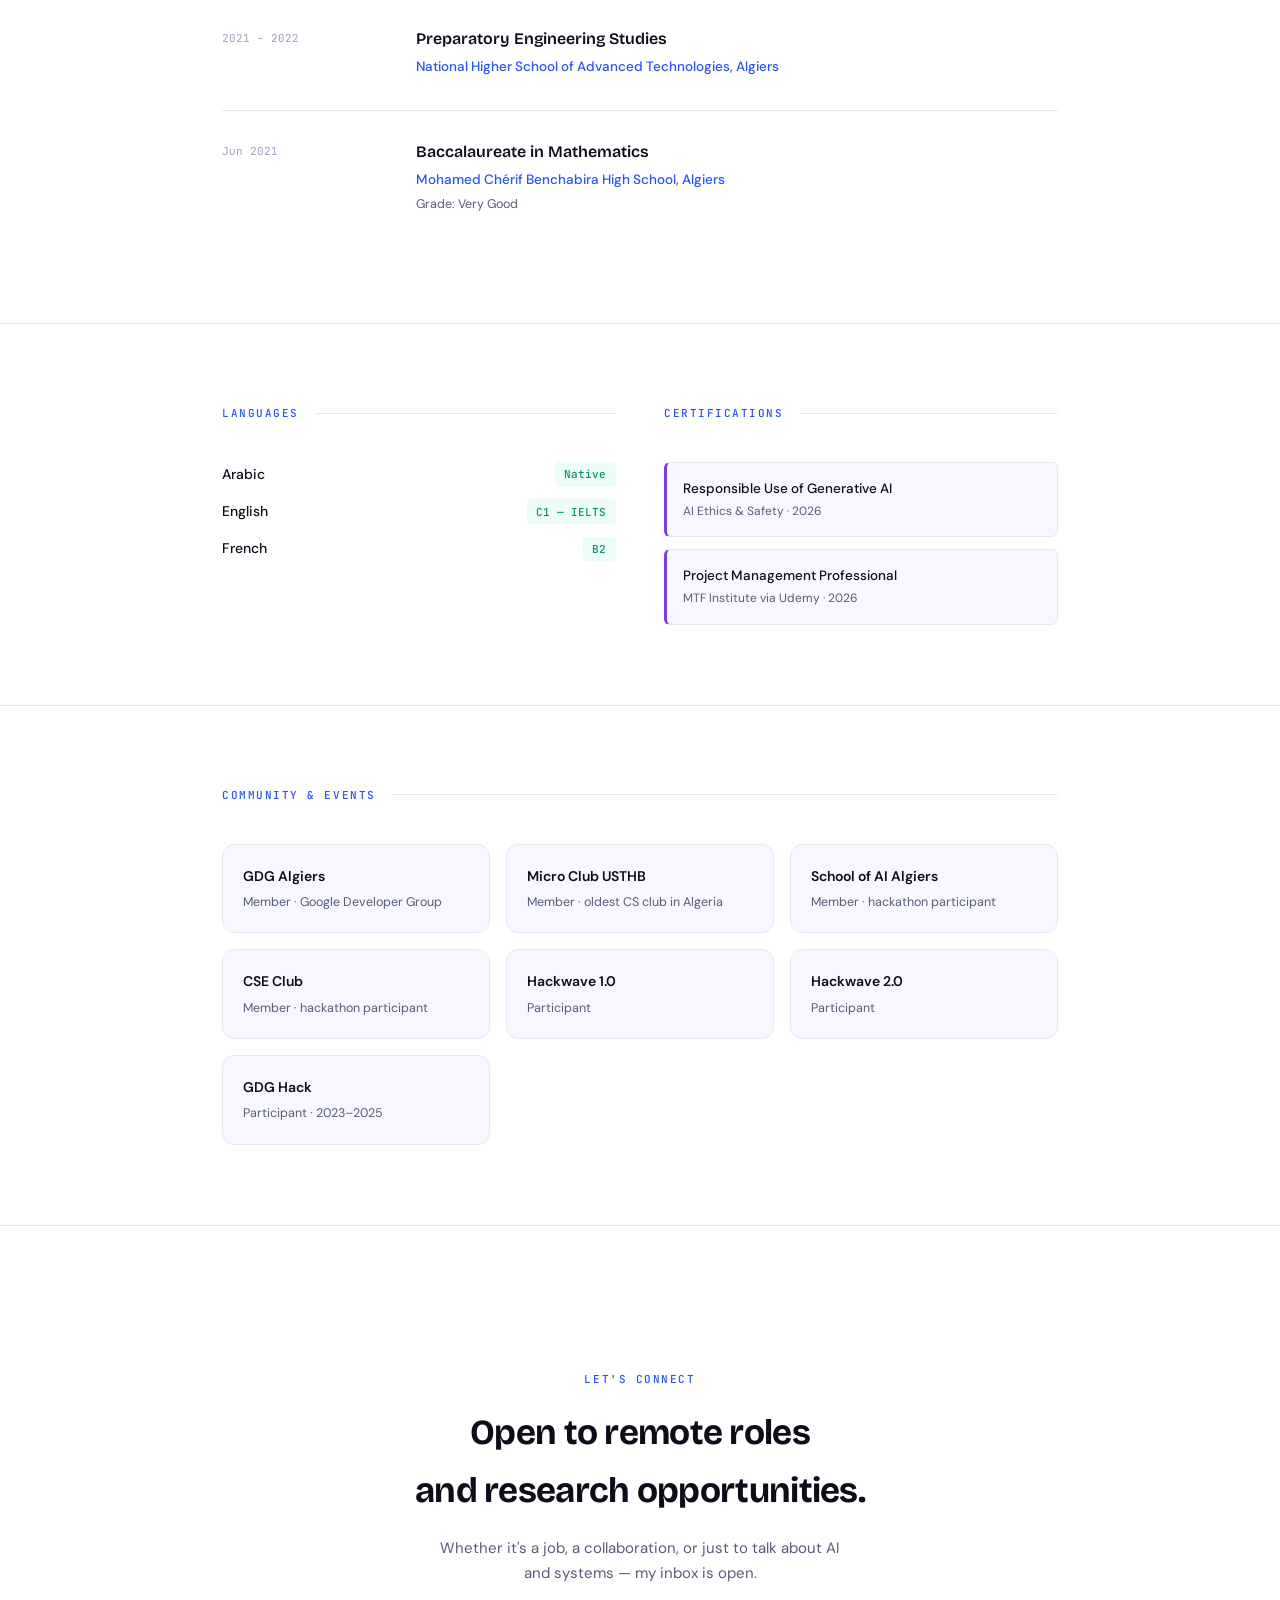
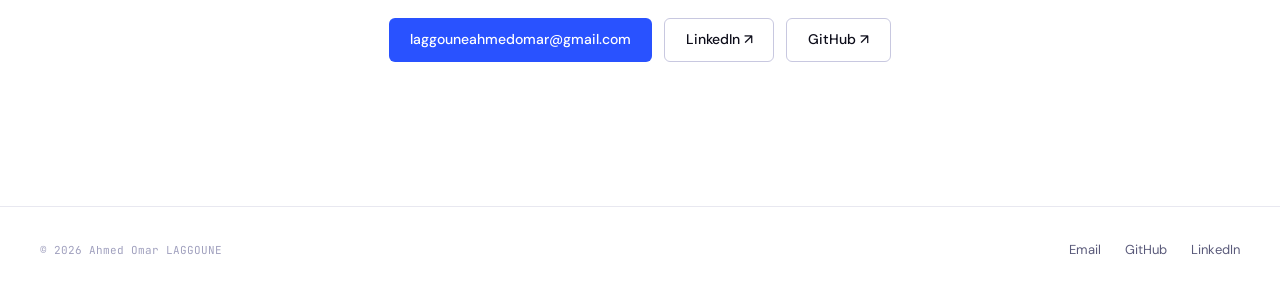
==== commit 2dc9d4dc: "updated" ====
--- a/index.html
+++ b/index.html
@@ -39,12 +39,12 @@
 .hero-photo-bg{position:absolute;inset:0;z-index:0}
 .hero-photo-slide{position:absolute;inset:0;background-size:cover;background-position:center top;opacity:0;transition:opacity 1.4s ease}
 .hero-photo-slide.active{opacity:1}
-.hero-photo-overlay{position:absolute;inset:0;background:linear-gradient(to bottom,rgba(255,255,255,.91) 0%,rgba(255,255,255,.96) 100%);z-index:1}
+.hero-photo-overlay{position:absolute;inset:0;background:linear-gradient(to bottom,rgba(255,255,255,.90) 0%,rgba(255,255,255,.96) 100%);z-index:1}
 .hero-inner{position:relative;z-index:2;padding-bottom:3rem}
 
 /* HERO TOP ROW — avatar + name side by side */
 .hero-top-row{display:flex;align-items:center;gap:2rem;margin-bottom:1.25rem}
-.hero-avatar{width:90px;height:90px;border-radius:50%;object-fit:cover;object-position:center top;border:3px solid var(--blue-mid);flex-shrink:0;box-shadow:0 0 0 5px var(--blue-light)}
+.hero-avatar{width:150px;height:150px;border-radius:50%;object-fit:cover;object-position:center top;border:3px solid var(--blue-mid);flex-shrink:0;box-shadow:0 0 0 5px var(--blue-light)}
 .hero-name{font-family:'Bricolage Grotesque',sans-serif;font-size:clamp(2.4rem,5.5vw,4.5rem);font-weight:700;line-height:1.05;letter-spacing:-0.03em;color:var(--text)}
 .hero-name span{color:var(--blue)}
 
@@ -178,10 +178,10 @@
 
 <section id="hero">
   <div class="hero-photo-bg">
-    <div class="hero-photo-slide active" style="background-image:url('[data-uri]')"></div>
-    <div class="hero-photo-slide" style="background-image:url('[data-uri]')"></div>
-    <div class="hero-photo-slide" style="background-image:url('[data-uri]')"></div>
-    <div class="hero-photo-slide" style="background-image:url('[data-uri]